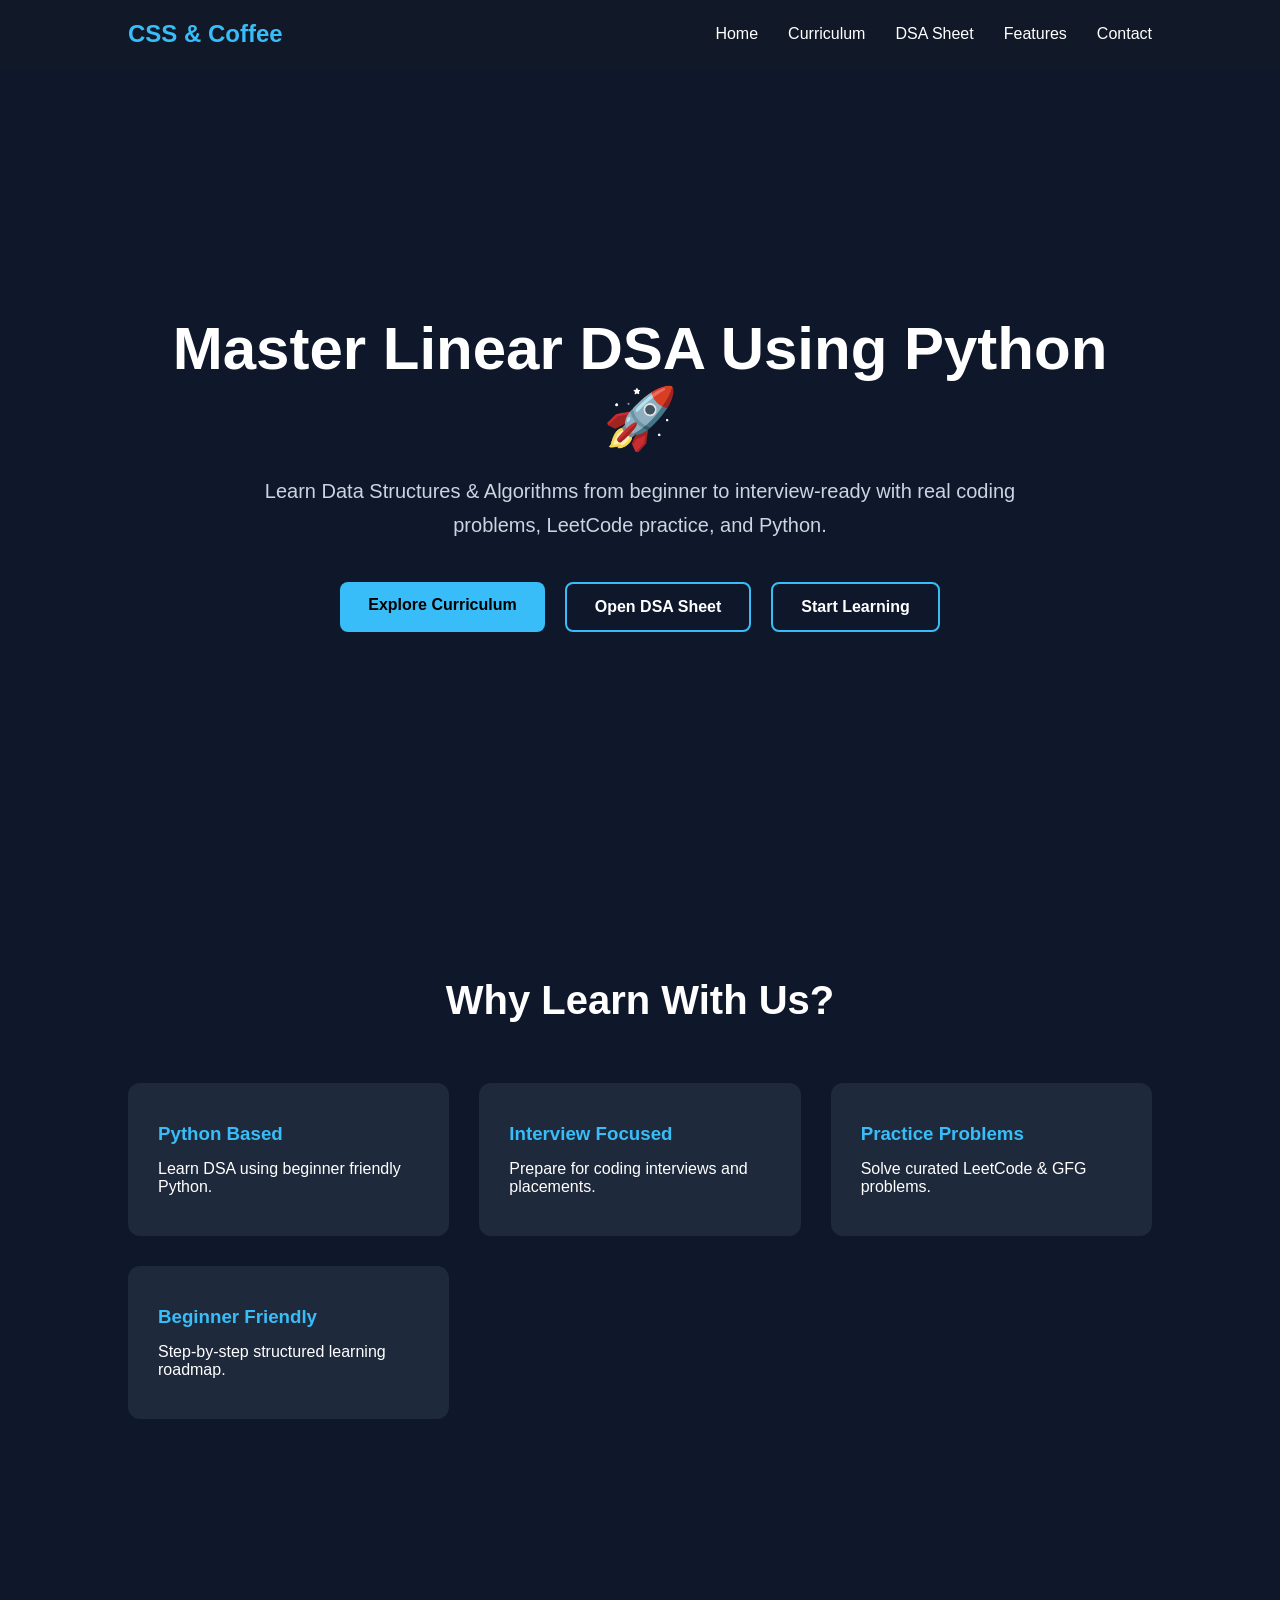
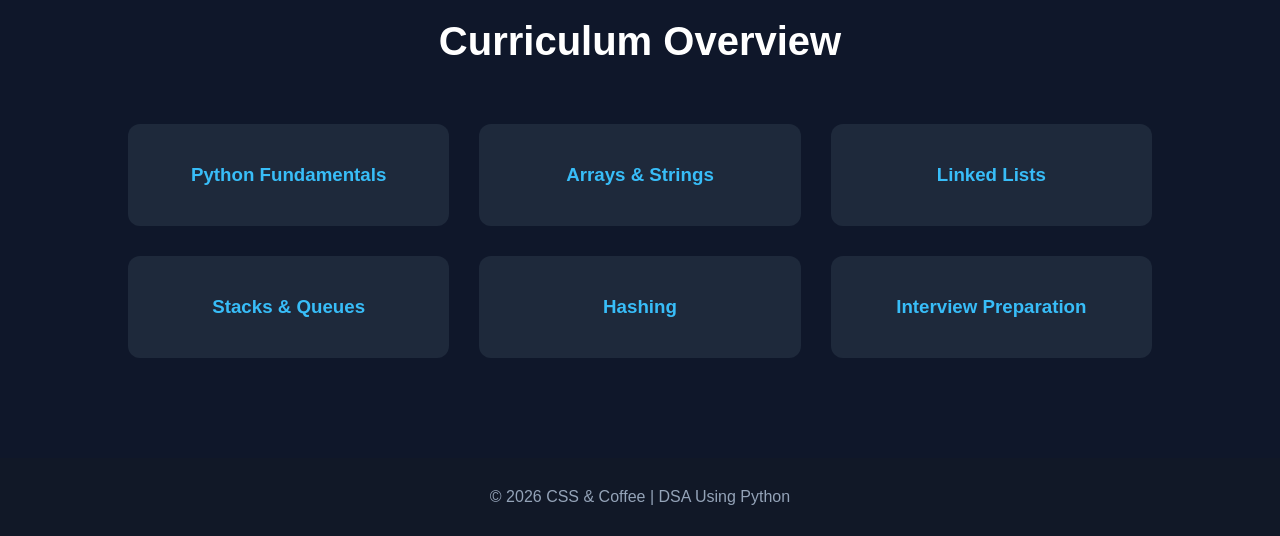
==== index.html @ c06bf8b6 "circulum website" ====
<!DOCTYPE html>
<html lang="en">

<head>
    <meta charset="UTF-8" />
    <meta name="viewport" content="width=device-width, initial-scale=1.0" />
    <title>DSA Using Python | CSS & Coffee</title>

    <link rel="stylesheet" href="style.css" />
</head>

<body>

    <!-- NAVBAR -->

    <nav class="navbar">
        <div class="logo">
            CSS & Coffee
        </div>

        <ul class="nav-links">
            <li><a href="#">Home</a></li>
            <li><a href="circulum.html">Curriculum</a></li>
            <li>
                <a href="https://www.geeksforgeeks.org/dsa/dsa-sheet-by-love-babbar/" target="_blank">
                    DSA Sheet
                </a>
            </li>
            <li><a href="#">Features</a></li>
            <li><a href="#">Contact</a></li>
        </ul>
    </nav>

    <!-- HERO SECTION -->

    <section class="hero">

        <div class="hero-content">

            <h1>
                Master Linear DSA Using Python 🚀
            </h1>

            <p>
                Learn Data Structures & Algorithms from beginner
                to interview-ready with real coding problems,
                LeetCode practice, and Python.
            </p>

            <div class="hero-buttons">
                <a href="circulum.html" class="btn primary-btn">
                    Explore Curriculum
                </a>

                <a 
                    href="https://www.geeksforgeeks.org/dsa/dsa-sheet-by-love-babbar/" 
                    target="_blank"
                    class="btn secondary-btn"
                >
                    Open DSA Sheet
                </a>

                <a href="#" class="btn secondary-btn">
                    Start Learning
                </a>
            </div>

        </div>

    </section>

    <!-- FEATURES -->

    <section class="features">

        <h2>Why Learn With Us?</h2>

        <div class="feature-grid">

            <div class="feature-card">
                <h3>Python Based</h3>
                <p>Learn DSA using beginner friendly Python.</p>
            </div>

            <div class="feature-card">
                <h3>Interview Focused</h3>
                <p>Prepare for coding interviews and placements.</p>
            </div>

            <div class="feature-card">
                <h3>Practice Problems</h3>
                <p>Solve curated LeetCode & GFG problems.</p>
            </div>

            <div class="feature-card">
                <h3>Beginner Friendly</h3>
                <p>Step-by-step structured learning roadmap.</p>
            </div>

        </div>

    </section>

    <!-- CURRICULUM PREVIEW -->

    <section class="preview">

        <h2>Curriculum Overview</h2>

        <div class="preview-grid">

            <div class="preview-card">
                <h3>Python Fundamentals</h3>
            </div>

            <div class="preview-card">
                <h3>Arrays & Strings</h3>
            </div>

            <div class="preview-card">
                <h3>Linked Lists</h3>
            </div>

            <div class="preview-card">
                <h3>Stacks & Queues</h3>
            </div>

            <div class="preview-card">
                <h3>Hashing</h3>
            </div>

            <div class="preview-card">
                <h3>Interview Preparation</h3>
            </div>

        </div>

    </section>

    <!-- FOOTER -->

    <footer class="footer">
        <p>
            © 2026 CSS & Coffee | DSA Using Python
        </p>
    </footer>

    <script src="script.js"></script>

</body>

</html>
---- style.css ----
*{
    margin: 0;
    padding: 0;
    box-sizing: border-box;
}

body{
    font-family: Arial, Helvetica, sans-serif;
    background-color: #0f172a;
    color: white;
}

/* NAVBAR */

.navbar{
    display: flex;
    justify-content: space-between;
    align-items: center;

    padding: 20px 10%;
    background-color: #111827;

    position: sticky;
    top: 0;
}

.logo{
    font-size: 24px;
    font-weight: bold;
    color: #38bdf8;
}

.nav-links{
    display: flex;
    gap: 30px;
    list-style: none;
}

.nav-links a{
    color: white;
    text-decoration: none;
    transition: 0.3s;
}

.nav-links a:hover{
    color: #38bdf8;
}

/* HERO */

.hero{
    height: 90vh;

    display: flex;
    justify-content: center;
    align-items: center;

    text-align: center;
    padding: 0 10%;
}

.hero-content h1{
    font-size: 60px;
    margin-bottom: 20px;
}

.hero-content p{
    font-size: 20px;
    color: #cbd5e1;
    max-width: 800px;
    margin: auto;
    line-height: 1.7;
}

.hero-buttons{
    margin-top: 40px;

    display: flex;
    justify-content: center;
    gap: 20px;
}

.btn{
    padding: 14px 28px;
    border-radius: 8px;
    text-decoration: none;
    font-weight: bold;
}

.primary-btn{
    background-color: #38bdf8;
    color: black;
}

.secondary-btn{
    border: 2px solid #38bdf8;
    color: white;
}

/* FEATURES */

.features{
    padding: 100px 10%;
}

.features h2{
    text-align: center;
    font-size: 40px;
    margin-bottom: 60px;
}

.feature-grid{
    display: grid;
    grid-template-columns: repeat(auto-fit,minmax(250px,1fr));
    gap: 30px;
}

.feature-card{
    background-color: #1e293b;
    padding: 40px 30px;
    border-radius: 12px;
    transition: 0.3s;
}

.feature-card:hover{
    transform: translateY(-10px);
}

.feature-card h3{
    margin-bottom: 15px;
    color: #38bdf8;
}

/* PREVIEW */

.preview{
    padding: 100px 10%;
}

.preview h2{
    text-align: center;
    font-size: 40px;
    margin-bottom: 60px;
}

.preview-grid{
    display: grid;
    grid-template-columns: repeat(auto-fit,minmax(250px,1fr));
    gap: 30px;
}

.preview-card{
    background-color: #1e293b;
    padding: 40px;
    border-radius: 12px;
    text-align: center;
    transition: 0.3s;
}

.preview-card:hover{
    transform: scale(1.05);
}

.preview-card h3{
    color: #38bdf8;
}

/* FOOTER */

.footer{
    text-align: center;
    padding: 30px;
    background-color: #111827;
    color: #94a3b8;
}

/* RESPONSIVE */

@media(max-width:768px){

    .navbar{
        flex-direction: column;
        gap: 20px;
    }

    .hero-content h1{
        font-size: 40px;
    }

    .hero-buttons{
        flex-direction: column;
    }

}




/* CURRICULUM PAGE */

.curriculum-header{
    padding: 100px 10%;
    text-align: center;
}

.curriculum-header h1{
    font-size: 50px;
    margin-bottom: 20px;
}

.curriculum-header p{
    color: #cbd5e1;
    max-width: 700px;
    margin: auto;
    line-height: 1.7;
}

.search-section{
    padding: 0 10% 50px;
}

.search-section input{
    width: 100%;
    padding: 18px;

    border: none;
    border-radius: 10px;

    background-color: #1e293b;
    color: white;

    font-size: 16px;
}

.curriculum-container{
    padding: 0 10% 100px;
}

.module-card{
    background-color: #1e293b;
    border-radius: 12px;
    margin-bottom: 30px;
    overflow: hidden;
}

.module-header{
    padding: 25px;
    cursor: pointer;

    display: flex;
    justify-content: space-between;
    align-items: center;

    background-color: #111827;
}

.module-header h2{
    font-size: 24px;
    color: #38bdf8;
}

.module-content{
    display: none;
    padding: 30px;
}

.topic{
    margin-bottom: 30px;
}

.topic h3{
    margin-bottom: 15px;
    color: #f8fafc;
}

.topic ul{
    margin-left: 20px;
    color: #cbd5e1;
    line-height: 1.8;
}

.problem-section{
    margin-top: 15px;
}

.problem-badge{
    display: inline-block;

    padding: 6px 12px;
    border-radius: 20px;

    background-color: #38bdf8;
    color: black;

    font-size: 14px;
    margin-right: 10px;
    margin-top: 10px;
}

.rotate{
    transform: rotate(180deg);
}
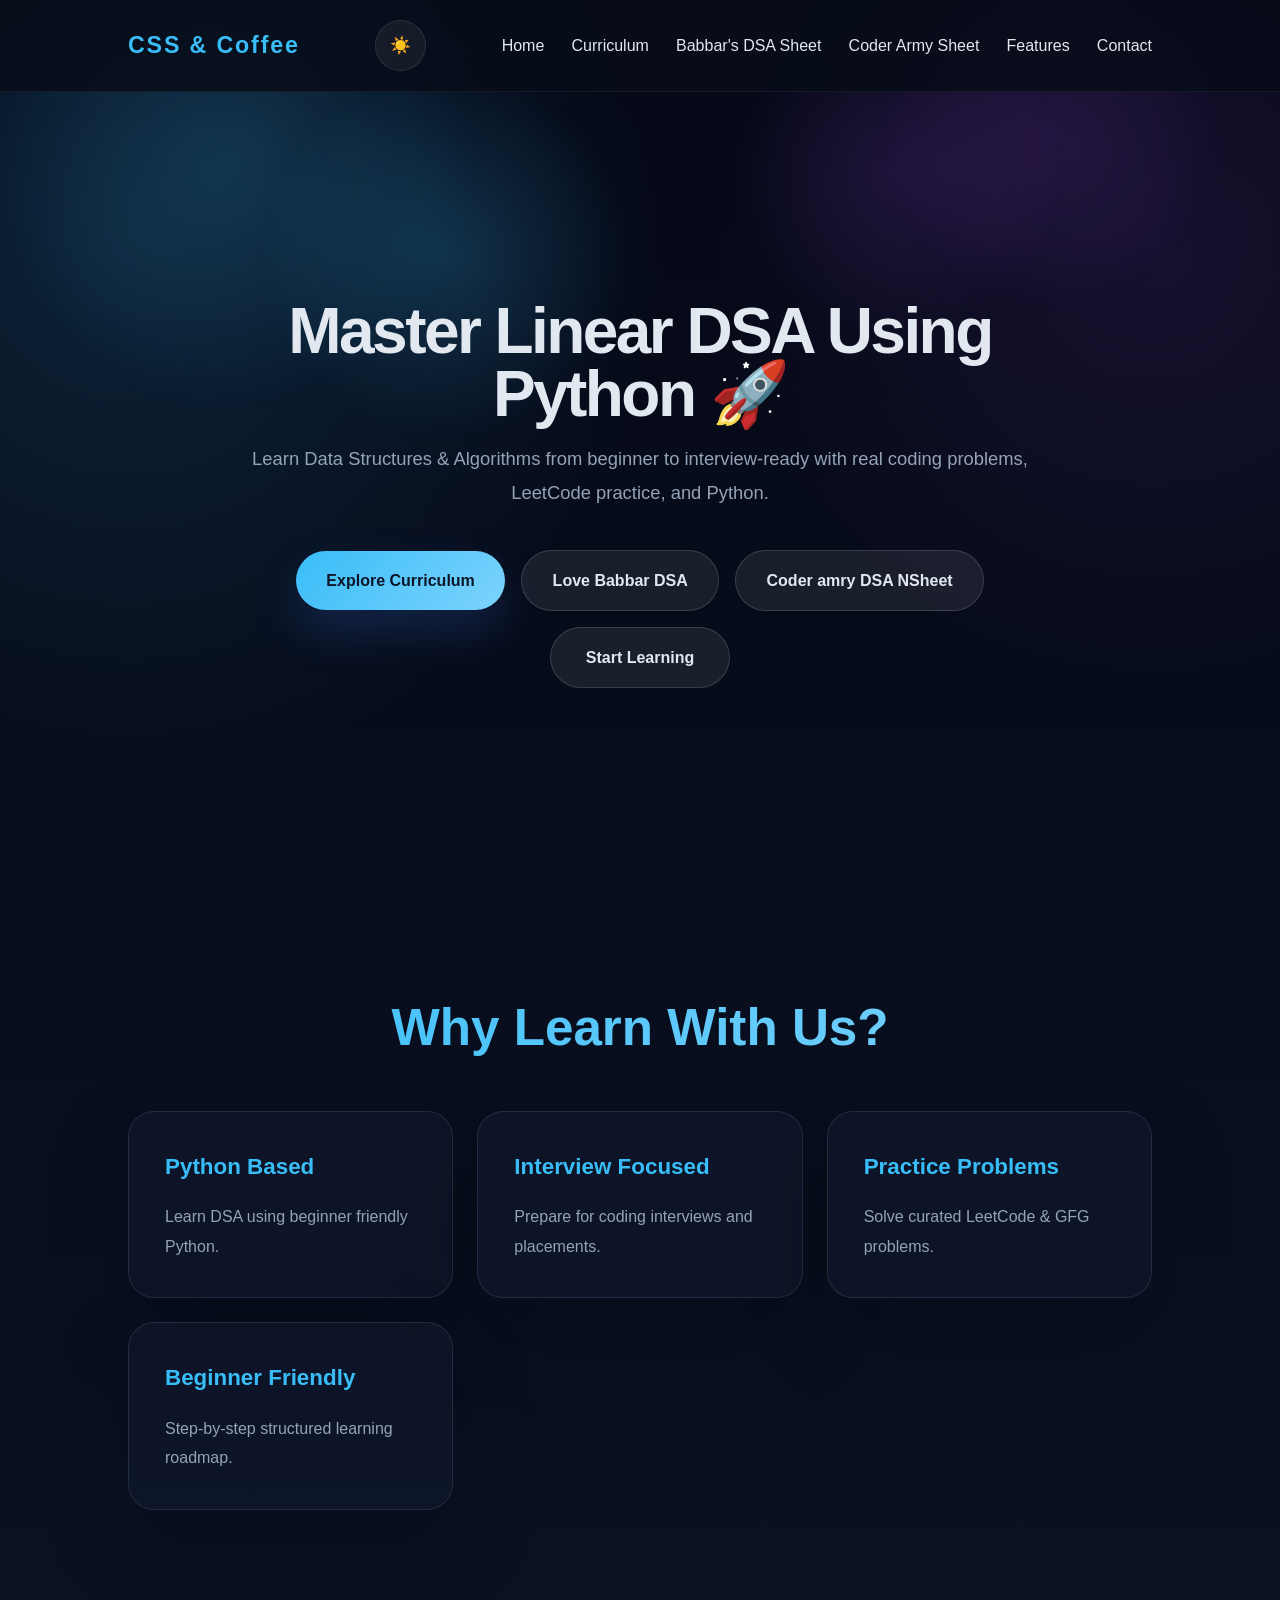
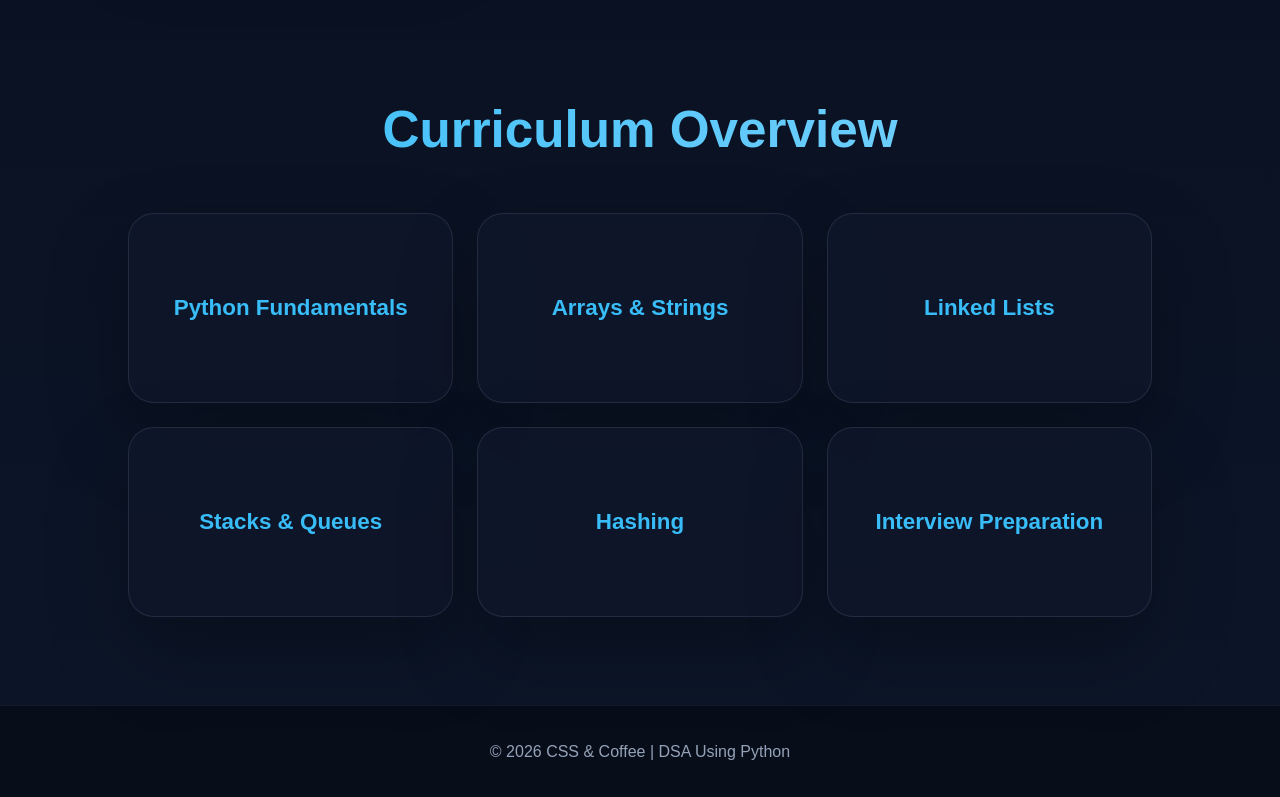
==== commit cb2f002d: "changed the style and updates" ====
--- a/index.html
+++ b/index.html
@@ -18,12 +18,23 @@
             CSS & Coffee
         </div>
 
+        <button id="themeToggle" class="theme-toggle" aria-label="Toggle theme">🌙</button>
+
         <ul class="nav-links">
             <li><a href="#">Home</a></li>
             <li><a href="circulum.html">Curriculum</a></li>
             <li>
                 <a href="https://www.geeksforgeeks.org/dsa/dsa-sheet-by-love-babbar/" target="_blank">
-                    DSA Sheet
+                    Babbar's DSA Sheet
+                </a>
+            </li>
+
+            <li>
+                <a 
+                    href="https://codolio.com/question-tracker/sheet/code-army-sheet" 
+                    target="_blank"
+                >
+                    Coder Army Sheet
                 </a>
             </li>
             <li><a href="#">Features</a></li>
@@ -57,7 +68,15 @@
                     target="_blank"
                     class="btn secondary-btn"
                 >
-                    Open DSA Sheet
+                    Love Babbar DSA 
+                </a>
+
+                <a 
+                    href="https://codolio.com/question-tracker/sheet/code-army-sheet" 
+                    target="_blank"
+                    class="btn secondary-btn"
+                >
+                    Coder amry DSA NSheet
                 </a>
 
                 <a href="#" class="btn secondary-btn">
--- a/style.css
+++ b/style.css
@@ -1,303 +1,469 @@
-*{
+:root {
+    --bg: #050816;
+    --bg-alt: #0c1628;
+    --surface: rgba(8, 14, 27, 0.92);
+    --surface-soft: rgba(15, 23, 42, 0.82);
+    --surface-strong: rgba(8, 13, 26, 0.98);
+    --accent: #38bdf8;
+    --accent-strong: #7dd3fc;
+    --text: #e2e8f0;
+    --muted: #94a3b8;
+    --border: rgba(148, 163, 184, 0.16);
+    --shadow: 0 35px 80px rgba(0, 0, 0, 0.25);
+    --radius: 26px;
+}
+
+body.light-theme {
+    --bg: #f7f4ef;
+    --bg-alt: #ffffff;
+    --surface: rgba(255, 255, 255, 0.92);
+    --surface-soft: rgba(255, 255, 255, 0.82);
+    --surface-strong: rgba(243, 238, 231, 0.98);
+    --accent: #fb923c;
+    --accent-strong: #f97316;
+    --text: #1f2937;
+    --muted: #545f7a;
+    --border: rgba(148, 163, 184, 0.18);
+    --shadow: 0 28px 70px rgba(15, 23, 42, 0.12);
+}
+
+* {
     margin: 0;
     padding: 0;
     box-sizing: border-box;
 }
 
-body{
-    font-family: Arial, Helvetica, sans-serif;
-    background-color: #0f172a;
-    color: white;
-}
-
-/* NAVBAR */
-
-.navbar{
+html {
+    scroll-behavior: smooth;
+}
+
+body {
+    min-height: 100vh;
+    font-family: "Inter", "Segoe UI", Arial, Helvetica, sans-serif;
+    color: var(--text);
+    background: radial-gradient(circle at 10% 10%, rgba(56, 189, 248, 0.14), transparent 22%),
+        radial-gradient(circle at 90% 10%, rgba(168, 85, 247, 0.10), transparent 18%),
+        linear-gradient(180deg, var(--bg) 0%, var(--bg-alt) 100%);
+    line-height: 1.7;
+}
+
+body.light-theme {
+    background: radial-gradient(circle at 15% 15%, rgba(251, 146, 60, 0.14), transparent 22%),
+        radial-gradient(circle at 90% 15%, rgba(251, 146, 60, 0.08), transparent 18%),
+        linear-gradient(180deg, var(--bg) 0%, var(--bg-alt) 100%);
+}
+
+body::before {
+    content: "";
+    position: fixed;
+    inset: 0;
+    pointer-events: none;
+    background: radial-gradient(circle at 18% 18%, rgba(56, 189, 248, 0.18), transparent 20%),
+        radial-gradient(circle at 82% 15%, rgba(168, 85, 247, 0.14), transparent 14%);
+    opacity: 0.9;
+}
+
+body.light-theme::before {
+    background: radial-gradient(circle at 18% 18%, rgba(251, 146, 60, 0.16), transparent 20%),
+        radial-gradient(circle at 82% 15%, rgba(251, 146, 60, 0.08), transparent 14%);
+}
+
+button,
+a {
+    font-family: inherit;
+}
+
+.navbar {
     display: flex;
     justify-content: space-between;
     align-items: center;
-
-    padding: 20px 10%;
-    background-color: #111827;
-
+    flex-wrap: wrap;
+    gap: 1rem;
+    padding: 1.25rem 10%;
     position: sticky;
     top: 0;
-}
-
-.logo{
-    font-size: 24px;
-    font-weight: bold;
-    color: #38bdf8;
-}
-
-.nav-links{
-    display: flex;
-    gap: 30px;
+    z-index: 30;
+    background: rgba(8, 13, 26, 0.88);
+    backdrop-filter: blur(18px);
+    border-bottom: 1px solid rgba(255, 255, 255, 0.06);
+}
+
+body.light-theme .navbar {
+    background: rgba(255, 255, 255, 0.92);
+    border-color: rgba(15, 23, 42, 0.08);
+}
+
+.logo {
+    font-size: 1.45rem;
+    font-weight: 800;
+    letter-spacing: 0.08em;
+    color: var(--accent);
+}
+
+.nav-links {
+    display: flex;
+    gap: 1.7rem;
     list-style: none;
-}
-
-.nav-links a{
-    color: white;
+    flex-wrap: wrap;
+    align-items: center;
+}
+
+.nav-links a {
+    color: var(--text);
     text-decoration: none;
-    transition: 0.3s;
-}
-
-.nav-links a:hover{
-    color: #38bdf8;
-}
-
-/* HERO */
-
-.hero{
-    height: 90vh;
-
+    font-weight: 500;
+    transition: color 0.25s ease, transform 0.25s ease;
+}
+
+body.light-theme .nav-links a {
+    color: var(--text);
+}
+
+.nav-links a:hover {
+    color: var(--accent);
+    transform: translateY(-1px);
+}
+
+.theme-toggle {
+    min-width: 3.2rem;
+    min-height: 3.2rem;
+    border: 1px solid var(--border);
+    border-radius: 999px;
+    background: rgba(255, 255, 255, 0.06);
+    color: var(--text);
+    cursor: pointer;
+    font-size: 1.05rem;
+    transition: transform 0.2s ease, background 0.2s ease, border-color 0.2s ease;
+}
+
+body.light-theme .theme-toggle {
+    background: rgba(15, 23, 42, 0.07);
+}
+
+.theme-toggle:hover {
+    transform: translateY(-2px);
+    border-color: var(--accent);
+}
+
+.hero {
+    min-height: calc(100vh - 96px);
     display: flex;
     justify-content: center;
     align-items: center;
-
+    padding: 3rem 10%;
+    position: relative;
+    overflow: hidden;
+}
+
+.hero::before {
+    content: "";
+    position: absolute;
+    inset: 0;
+    background: radial-gradient(circle at 35% 20%, rgba(56, 189, 248, 0.18), transparent 18%),
+        radial-gradient(circle at 70% 10%, rgba(168, 85, 247, 0.12), transparent 15%);
+    pointer-events: none;
+}
+
+body.light-theme .hero::before {
+    background: radial-gradient(circle at 35% 20%, rgba(251, 146, 60, 0.16), transparent 18%),
+        radial-gradient(circle at 70% 10%, rgba(251, 146, 60, 0.09), transparent 15%);
+}
+
+.hero-content {
+    position: relative;
+    z-index: 1;
+    max-width: 780px;
     text-align: center;
-    padding: 0 10%;
-}
-
-.hero-content h1{
-    font-size: 60px;
-    margin-bottom: 20px;
-}
-
-.hero-content p{
-    font-size: 20px;
-    color: #cbd5e1;
-    max-width: 800px;
-    margin: auto;
-    line-height: 1.7;
-}
-
-.hero-buttons{
-    margin-top: 40px;
-
+}
+
+.hero-content h1 {
+    font-size: clamp(3rem, 5vw, 5.2rem);
+    line-height: 0.98;
+    margin-bottom: 1rem;
+    letter-spacing: -0.04em;
+}
+
+.hero-content p {
+    font-size: 1.15rem;
+    color: var(--muted);
+    max-width: 780px;
+    margin: 0 auto;
+    line-height: 1.85;
+}
+
+.hero-buttons {
+    margin-top: 2.5rem;
     display: flex;
     justify-content: center;
-    gap: 20px;
-}
-
-.btn{
-    padding: 14px 28px;
-    border-radius: 8px;
+    align-items: center;
+    gap: 1rem;
+    flex-wrap: wrap;
+}
+
+.btn {
+    padding: 1rem 1.9rem;
+    border-radius: 999px;
     text-decoration: none;
-    font-weight: bold;
-}
-
-.primary-btn{
-    background-color: #38bdf8;
-    color: black;
-}
-
-.secondary-btn{
-    border: 2px solid #38bdf8;
-    color: white;
-}
-
-/* FEATURES */
-
-.features{
-    padding: 100px 10%;
-}
-
-.features h2{
+    font-weight: 700;
+    min-width: 180px;
+    display: inline-flex;
+    justify-content: center;
+    align-items: center;
+    transition: transform 0.25s ease, box-shadow 0.25s ease, background 0.25s ease;
+}
+
+.primary-btn {
+    background: linear-gradient(135deg, var(--accent) 0%, var(--accent-strong) 100%);
+    color: var(--bg-alt);
+    box-shadow: 0 22px 45px rgba(59, 130, 246, 0.18);
+}
+
+.secondary-btn {
+    border: 1px solid rgba(255, 255, 255, 0.14);
+    color: var(--text);
+    background: rgba(255, 255, 255, 0.08);
+}
+
+body.light-theme .secondary-btn {
+    background: rgba(15, 23, 42, 0.06);
+    border-color: rgba(248, 113, 20, 0.18);
+}
+
+.btn:hover {
+    transform: translateY(-3px);
+}
+
+.features,
+.preview {
+    padding: 5.5rem 10%;
+}
+
+.features h2,
+.preview h2 {
     text-align: center;
-    font-size: 40px;
-    margin-bottom: 60px;
-}
-
-.feature-grid{
+    font-size: clamp(2.5rem, 4vw, 3.4rem);
+    margin-bottom: 2.5rem;
+    background: linear-gradient(90deg, var(--accent), var(--accent-strong));
+    -webkit-background-clip: text;
+    color: transparent;
+}
+
+.feature-grid,
+.preview-grid {
     display: grid;
-    grid-template-columns: repeat(auto-fit,minmax(250px,1fr));
-    gap: 30px;
-}
-
-.feature-card{
-    background-color: #1e293b;
-    padding: 40px 30px;
-    border-radius: 12px;
-    transition: 0.3s;
-}
-
-.feature-card:hover{
+    grid-template-columns: repeat(auto-fit, minmax(250px, 1fr));
+    gap: 1.5rem;
+}
+
+.feature-card,
+.preview-card {
+    background: var(--surface-soft);
+    border: 1px solid var(--border);
+    border-radius: var(--radius);
+    padding: 2.25rem;
+    box-shadow: var(--shadow);
+    transition: transform 0.3s ease, filter 0.3s ease, border-color 0.3s ease;
+}
+
+.feature-card:hover,
+.preview-card:hover {
     transform: translateY(-10px);
-}
-
-.feature-card h3{
-    margin-bottom: 15px;
-    color: #38bdf8;
-}
-
-/* PREVIEW */
-
-.preview{
-    padding: 100px 10%;
-}
-
-.preview h2{
+    filter: brightness(1.04);
+    border-color: rgba(248, 113, 20, 0.22);
+}
+
+.feature-card h3,
+.preview-card h3 {
+    margin-bottom: 1rem;
+    color: var(--accent);
+    font-size: 1.4rem;
+}
+
+.feature-card p {
+    color: var(--muted);
+    line-height: 1.85;
+}
+
+.preview-card {
+    display: flex;
+    align-items: center;
+    justify-content: center;
     text-align: center;
-    font-size: 40px;
-    margin-bottom: 60px;
-}
-
-.preview-grid{
-    display: grid;
-    grid-template-columns: repeat(auto-fit,minmax(250px,1fr));
-    gap: 30px;
-}
-
-.preview-card{
-    background-color: #1e293b;
-    padding: 40px;
-    border-radius: 12px;
+    min-height: 190px;
+}
+
+.preview-card h3 {
+    max-width: 280px;
+    margin: 0 auto;
+}
+
+.footer {
     text-align: center;
-    transition: 0.3s;
-}
-
-.preview-card:hover{
-    transform: scale(1.05);
-}
-
-.preview-card h3{
-    color: #38bdf8;
-}
-
-/* FOOTER */
-
-.footer{
+    padding: 2rem 10%;
+    background: rgba(8, 13, 26, 0.94);
+    border-top: 1px solid rgba(255, 255, 255, 0.05);
+    color: var(--muted);
+}
+
+body.light-theme .footer {
+    background: rgba(255, 255, 255, 0.92);
+    color: var(--muted);
+    border-top-color: rgba(15, 23, 42, 0.08);
+}
+
+.footer p {
+    max-width: 760px;
+    margin: 0 auto;
+}
+
+@media (max-width: 900px) {
+    .navbar,
+    .features,
+    .preview,
+    .hero,
+    .curriculum-header,
+    .search-section,
+    .curriculum-container {
+        padding-left: 6%;
+        padding-right: 6%;
+    }
+}
+
+@media (max-width: 768px) {
+    .navbar {
+        flex-direction: column;
+        gap: 1rem;
+        align-items: stretch;
+        padding: 1rem 6%;
+    }
+
+    .nav-links {
+        justify-content: center;
+    }
+
+    .hero-content h1 {
+        font-size: 3.2rem;
+    }
+
+    .hero-buttons {
+        flex-direction: column;
+    }
+}
+
+@media (max-width: 560px) {
+    .feature-grid,
+    .preview-grid {
+        grid-template-columns: 1fr;
+    }
+}
+
+/* CURRICULUM PAGE */
+
+.curriculum-header {
+    padding: 6rem 10%;
     text-align: center;
-    padding: 30px;
-    background-color: #111827;
-    color: #94a3b8;
-}
-
-/* RESPONSIVE */
-
-@media(max-width:768px){
-
-    .navbar{
-        flex-direction: column;
-        gap: 20px;
-    }
-
-    .hero-content h1{
-        font-size: 40px;
-    }
-
-    .hero-buttons{
-        flex-direction: column;
-    }
-
-}
-
-
-
-
-/* CURRICULUM PAGE */
-
-.curriculum-header{
-    padding: 100px 10%;
-    text-align: center;
-}
-
-.curriculum-header h1{
-    font-size: 50px;
-    margin-bottom: 20px;
-}
-
-.curriculum-header p{
-    color: #cbd5e1;
-    max-width: 700px;
-    margin: auto;
-    line-height: 1.7;
-}
-
-.search-section{
-    padding: 0 10% 50px;
-}
-
-.search-section input{
+}
+
+.curriculum-header h1 {
+    font-size: clamp(2.8rem, 4vw, 4rem);
+    margin-bottom: 1rem;
+}
+
+.curriculum-header p {
+    color: var(--muted);
+    max-width: 760px;
+    margin: 0 auto;
+    line-height: 1.75;
+}
+
+.search-section {
+    padding: 0 10% 3rem;
+}
+
+.search-section input {
     width: 100%;
-    padding: 18px;
-
-    border: none;
-    border-radius: 10px;
-
-    background-color: #1e293b;
-    color: white;
-
-    font-size: 16px;
-}
-
-.curriculum-container{
-    padding: 0 10% 100px;
-}
-
-.module-card{
-    background-color: #1e293b;
-    border-radius: 12px;
-    margin-bottom: 30px;
+    padding: 1.25rem 1.5rem;
+    border: 1px solid var(--border);
+    border-radius: 18px;
+    background-color: rgba(255, 255, 255, 0.12);
+    color: var(--text);
+    font-size: 1rem;
+    outline: none;
+    transition: border-color 0.25s ease, box-shadow 0.25s ease;
+}
+
+body.light-theme .search-section input {
+    background-color: rgba(15, 23, 42, 0.06);
+}
+
+.search-section input:focus {
+    border-color: var(--accent);
+    box-shadow: 0 0 0 4px rgba(248, 113, 20, 0.12);
+}
+
+.curriculum-container {
+    padding: 0 10% 6rem;
+}
+
+.module-card {
+    background: var(--surface-soft);
+    border-radius: 28px;
+    margin-bottom: 1.75rem;
     overflow: hidden;
-}
-
-.module-header{
-    padding: 25px;
+    border: 1px solid var(--border);
+    box-shadow: var(--shadow);
+}
+
+.module-header {
+    padding: 1.5rem 1.75rem;
     cursor: pointer;
-
     display: flex;
     justify-content: space-between;
     align-items: center;
-
-    background-color: #111827;
-}
-
-.module-header h2{
-    font-size: 24px;
-    color: #38bdf8;
-}
-
-.module-content{
+    background: var(--surface-strong);
+}
+
+.module-header h2 {
+    font-size: 1.25rem;
+    color: var(--accent);
+}
+
+.module-content {
     display: none;
-    padding: 30px;
-}
-
-.topic{
-    margin-bottom: 30px;
-}
-
-.topic h3{
-    margin-bottom: 15px;
-    color: #f8fafc;
-}
-
-.topic ul{
-    margin-left: 20px;
-    color: #cbd5e1;
+    padding: 2rem;
+    border-top: 1px solid rgba(148, 163, 184, 0.08);
+}
+
+.topic {
+    margin-bottom: 2rem;
+}
+
+.topic h3 {
+    margin-bottom: 0.85rem;
+    color: var(--text);
+}
+
+.topic ul {
+    margin-left: 1.25rem;
+    color: var(--muted);
     line-height: 1.8;
 }
 
-.problem-section{
-    margin-top: 15px;
-}
-
-.problem-badge{
+.problem-section {
+    margin-top: 1rem;
+}
+
+.problem-badge {
     display: inline-block;
-
-    padding: 6px 12px;
-    border-radius: 20px;
-
-    background-color: #38bdf8;
-    color: black;
-
-    font-size: 14px;
-    margin-right: 10px;
-    margin-top: 10px;
-}
-
-.rotate{
+    padding: 0.55rem 1rem;
+    border-radius: 999px;
+    background: linear-gradient(135deg, var(--accent), var(--accent-strong));
+    color: var(--bg-alt);
+    font-size: 0.9rem;
+    margin-right: 0.75rem;
+    margin-top: 0.75rem;
+}
+
+.rotate {
     transform: rotate(180deg);
 }
-
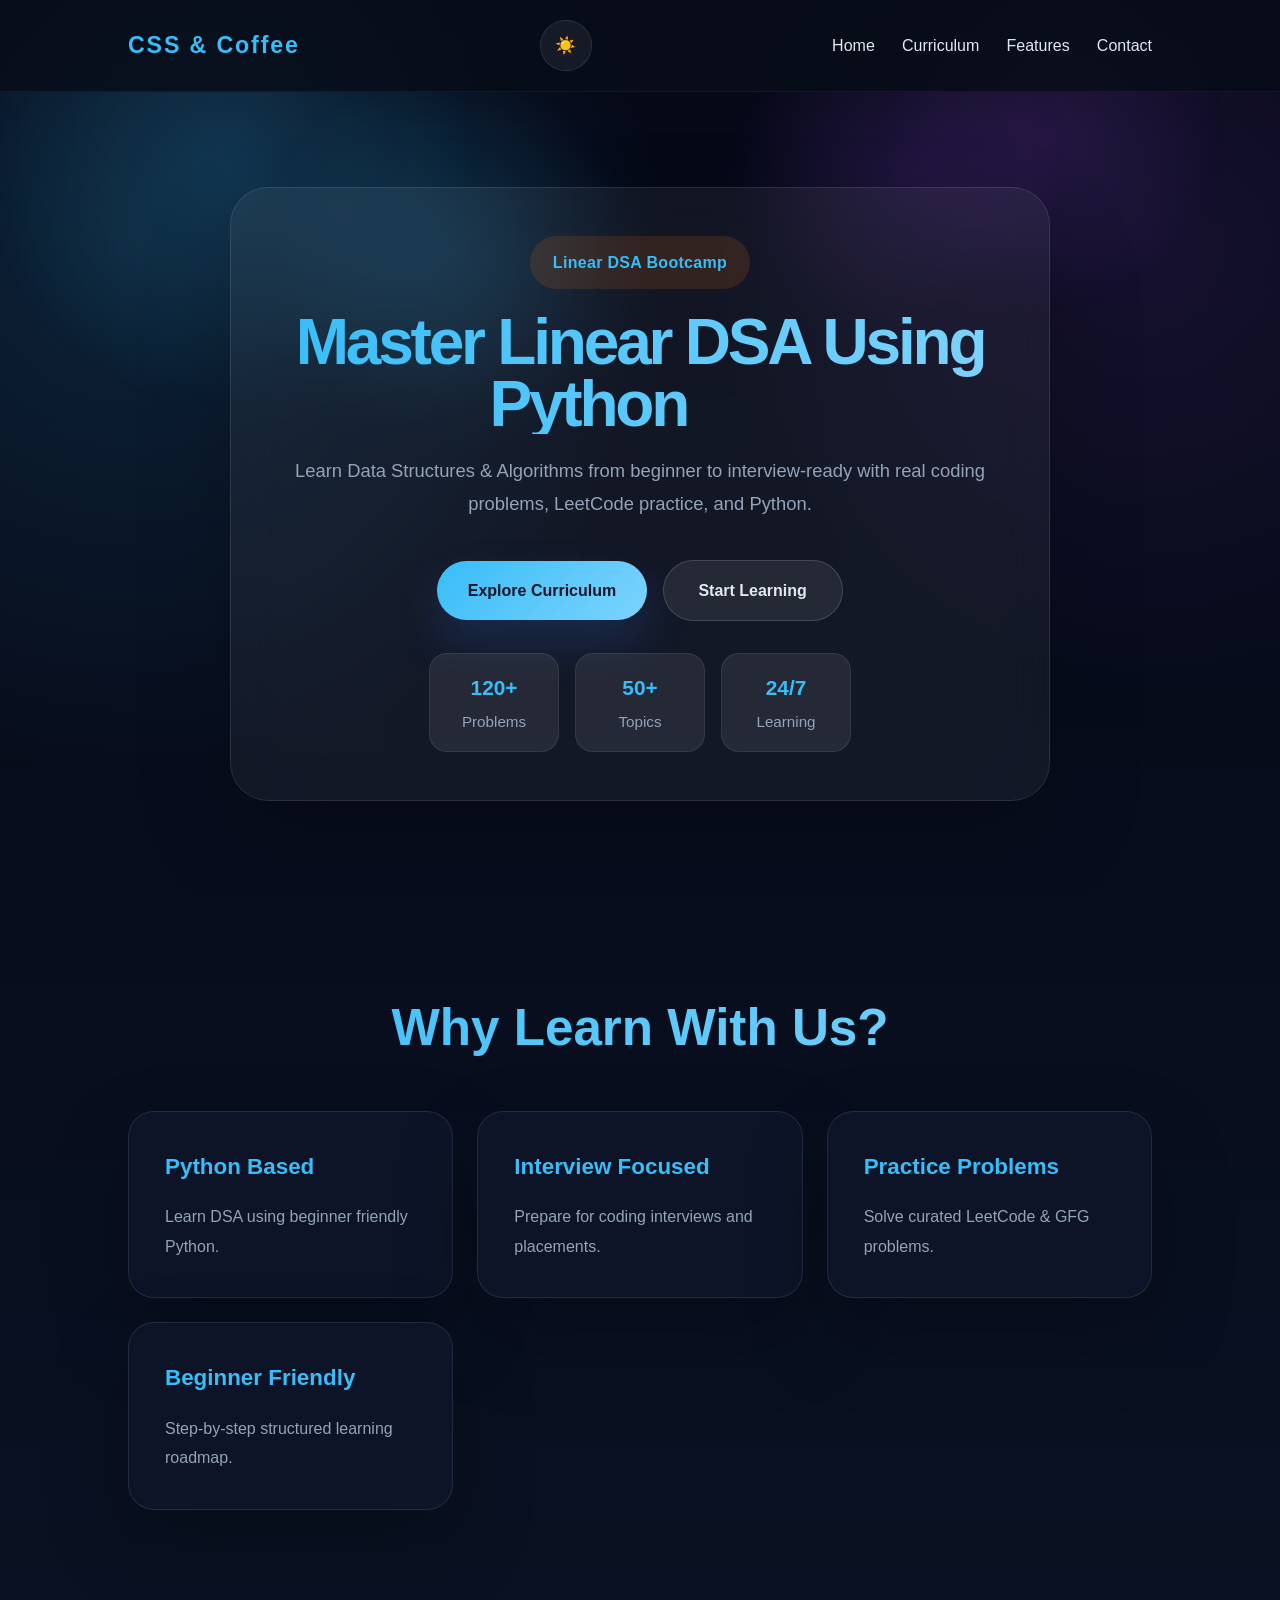
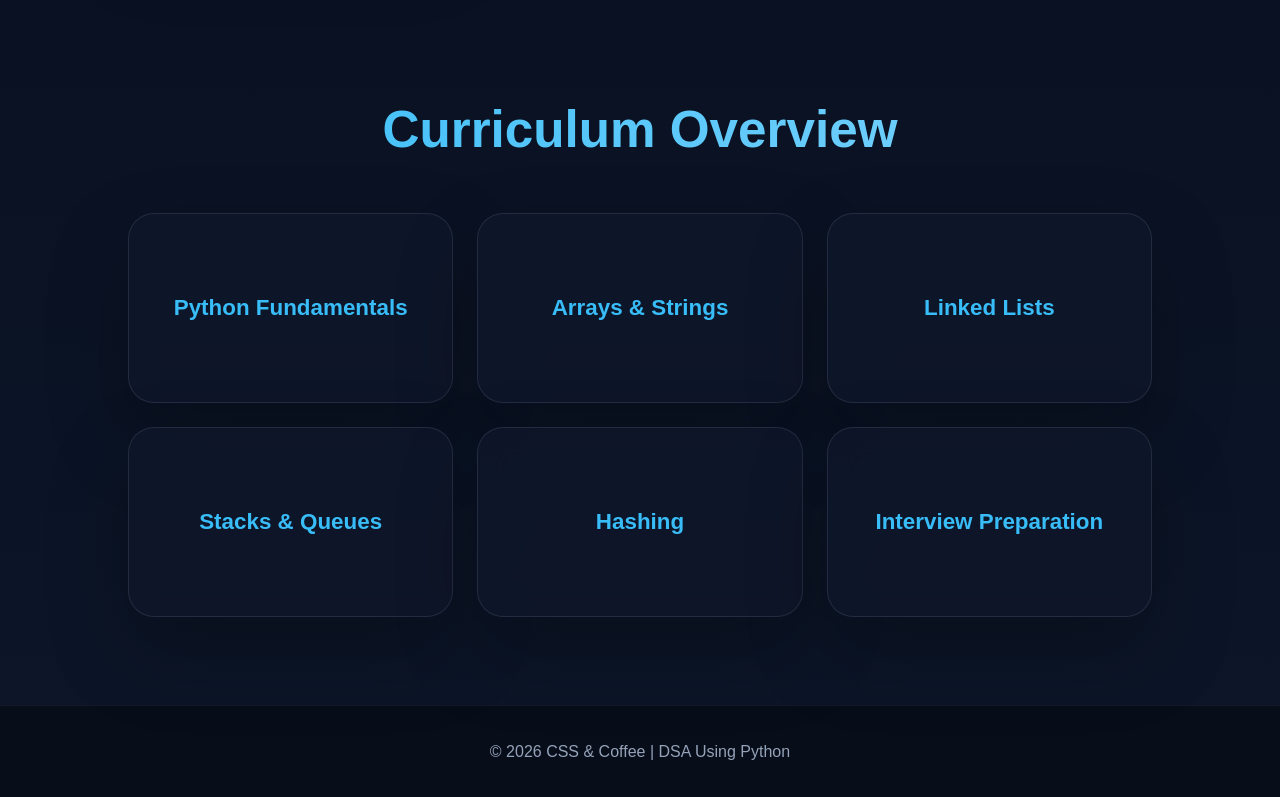
==== commit 904e0a5f: "update" ====
--- a/index.html
+++ b/index.html
@@ -23,20 +23,6 @@
         <ul class="nav-links">
             <li><a href="#">Home</a></li>
             <li><a href="circulum.html">Curriculum</a></li>
-            <li>
-                <a href="https://www.geeksforgeeks.org/dsa/dsa-sheet-by-love-babbar/" target="_blank">
-                    Babbar's DSA Sheet
-                </a>
-            </li>
-
-            <li>
-                <a 
-                    href="https://codolio.com/question-tracker/sheet/code-army-sheet" 
-                    target="_blank"
-                >
-                    Coder Army Sheet
-                </a>
-            </li>
             <li><a href="#">Features</a></li>
             <li><a href="#">Contact</a></li>
         </ul>
@@ -48,14 +34,15 @@
 
         <div class="hero-content">
 
+            <div class="hero-badge">Linear DSA Bootcamp</div>
+
             <h1>
-                Master Linear DSA Using Python 🚀
+                Master Linear DSA Using Python <span class="hero-icon">🚀</span>
             </h1>
 
             <p>
-                Learn Data Structures & Algorithms from beginner
-                to interview-ready with real coding problems,
-                LeetCode practice, and Python.
+                Learn Data Structures & Algorithms from beginner to interview-ready
+                with real coding problems, LeetCode practice, and Python.
             </p>
 
             <div class="hero-buttons">
@@ -63,25 +50,24 @@
                     Explore Curriculum
                 </a>
 
-                <a 
-                    href="https://www.geeksforgeeks.org/dsa/dsa-sheet-by-love-babbar/" 
-                    target="_blank"
-                    class="btn secondary-btn"
-                >
-                    Love Babbar DSA 
-                </a>
-
-                <a 
-                    href="https://codolio.com/question-tracker/sheet/code-army-sheet" 
-                    target="_blank"
-                    class="btn secondary-btn"
-                >
-                    Coder amry DSA NSheet
-                </a>
-
                 <a href="#" class="btn secondary-btn">
                     Start Learning
                 </a>
+            </div>
+
+            <div class="hero-stats">
+                <div class="hero-stat">
+                    <strong>120+</strong>
+                    <span>Problems</span>
+                </div>
+                <div class="hero-stat">
+                    <strong>50+</strong>
+                    <span>Topics</span>
+                </div>
+                <div class="hero-stat">
+                    <strong>24/7</strong>
+                    <span>Learning</span>
+                </div>
             </div>
 
         </div>
--- a/style.css
+++ b/style.css
@@ -172,23 +172,63 @@
 .hero-content {
     position: relative;
     z-index: 1;
-    max-width: 780px;
+    max-width: 820px;
     text-align: center;
+    padding: 3rem 2.5rem;
+    border-radius: 38px;
+    background: rgba(255, 255, 255, 0.05);
+    border: 1px solid rgba(255, 255, 255, 0.1);
+    backdrop-filter: blur(24px);
+    box-shadow: 0 40px 100px rgba(0, 0, 0, 0.15);
+}
+
+body.light-theme .hero-content {
+    background: rgba(255, 255, 255, 0.94);
+    border-color: rgba(248, 113, 20, 0.16);
+    box-shadow: 0 40px 90px rgba(15, 23, 42, 0.08);
+}
+
+.hero-badge {
+    display: inline-flex;
+    align-items: center;
+    justify-content: center;
+    padding: 0.8rem 1.4rem;
+    border-radius: 999px;
+    background: rgba(248, 113, 20, 0.14);
+    color: var(--accent);
+    font-weight: 700;
+    letter-spacing: 0.02em;
+    margin-bottom: 1.5rem;
+}
+
+body.light-theme .hero-badge {
+    background: rgba(248, 113, 20, 0.18);
 }
 
 .hero-content h1 {
-    font-size: clamp(3rem, 5vw, 5.2rem);
-    line-height: 0.98;
-    margin-bottom: 1rem;
-    letter-spacing: -0.04em;
+    font-size: clamp(3rem, 5vw, 5.4rem);
+    line-height: 0.92;
+    margin-bottom: 1.25rem;
+    letter-spacing: -0.05em;
+    color: transparent;
+    background-image: linear-gradient(90deg, var(--accent), var(--accent-strong));
+    -webkit-background-clip: text;
+    background-clip: text;
+}
+
+.hero-icon {
+    display: inline-flex;
+    margin-left: 0.5rem;
+    font-size: 1.05em;
+    transform: translateY(2px);
 }
 
 .hero-content p {
     font-size: 1.15rem;
     color: var(--muted);
-    max-width: 780px;
+    max-width: 760px;
     margin: 0 auto;
-    line-height: 1.85;
+    line-height: 1.8;
 }
 
 .hero-buttons {
@@ -198,6 +238,41 @@
     align-items: center;
     gap: 1rem;
     flex-wrap: wrap;
+}
+
+.hero-stats {
+    margin-top: 2rem;
+    display: flex;
+    justify-content: center;
+    gap: 1rem;
+    flex-wrap: wrap;
+}
+
+.hero-stat {
+    min-width: 130px;
+    padding: 1rem 1.15rem;
+    border-radius: 18px;
+    background: rgba(255, 255, 255, 0.08);
+    border: 1px solid rgba(255, 255, 255, 0.08);
+    color: var(--text);
+}
+
+body.light-theme .hero-stat {
+    background: rgba(248, 113, 20, 0.08);
+    color: var(--text);
+}
+
+.hero-stat strong {
+    display: block;
+    font-size: 1.3rem;
+    margin-bottom: 0.25rem;
+    color: var(--accent);
+}
+
+.hero-stat span {
+    display: block;
+    font-size: 0.95rem;
+    color: var(--muted);
 }
 
 .btn {
@@ -263,13 +338,14 @@
     padding: 2.25rem;
     box-shadow: var(--shadow);
     transition: transform 0.3s ease, filter 0.3s ease, border-color 0.3s ease;
+    backdrop-filter: blur(16px);
 }
 
 .feature-card:hover,
 .preview-card:hover {
     transform: translateY(-10px);
-    filter: brightness(1.04);
-    border-color: rgba(248, 113, 20, 0.22);
+    filter: brightness(1.05);
+    border-color: rgba(248, 113, 20, 0.28);
 }
 
 .feature-card h3,
@@ -385,11 +461,15 @@
     padding: 1.25rem 1.5rem;
     border: 1px solid var(--border);
     border-radius: 18px;
-    background-color: rgba(255, 255, 255, 0.12);
+    background-color: rgba(255, 255, 255, 0.14);
     color: var(--text);
     font-size: 1rem;
     outline: none;
-    transition: border-color 0.25s ease, box-shadow 0.25s ease;
+    transition: border-color 0.25s ease, box-shadow 0.25s ease, background 0.25s ease;
+}
+
+body.light-theme .search-section input {
+    background-color: rgba(15, 23, 42, 0.06);
 }
 
 body.light-theme .search-section input {
@@ -421,6 +501,15 @@
     justify-content: space-between;
     align-items: center;
     background: var(--surface-strong);
+    transition: background 0.25s ease, color 0.25s ease;
+}
+
+.module-header:hover {
+    background: rgba(255, 255, 255, 0.06);
+}
+
+body.light-theme .module-header:hover {
+    background: rgba(248, 113, 20, 0.08);
 }
 
 .module-header h2 {
@@ -467,3 +556,77 @@
 .rotate {
     transform: rotate(180deg);
 }
+
+
+
+/* PROBLEM CARDS */
+
+.problem-section{
+    display: grid;
+    grid-template-columns: repeat(auto-fit,minmax(260px,1fr));
+    gap: 20px;
+
+    margin-top: 20px;
+}
+
+.problem-card{
+    background-color: #0f172a;
+
+    padding: 20px;
+    border-radius: 14px;
+
+    text-decoration: none;
+    color: white;
+
+    transition: 0.3s;
+}
+
+.problem-card:hover{
+    transform: translateY(-5px);
+    border: 1px solid #38bdf8;
+}
+
+.problem-top{
+    display: flex;
+    justify-content: space-between;
+    align-items: center;
+
+    gap: 10px;
+}
+
+.problem-top h4{
+    font-size: 16px;
+}
+
+.problem-card p{
+    margin-top: 12px;
+    color: #94a3b8;
+}
+
+/* DIFFICULTY */
+
+.difficulty-badge{
+    padding: 6px 12px;
+    border-radius: 20px;
+
+    font-size: 13px;
+    font-weight: bold;
+}
+
+.basic{
+    background-color: #64748b;
+}
+
+.easy{
+    background-color: #22c55e;
+    color: black;
+}
+
+.medium{
+    background-color: #facc15;
+    color: black;
+}
+
+.hard{
+    background-color: #ef4444;
+}
